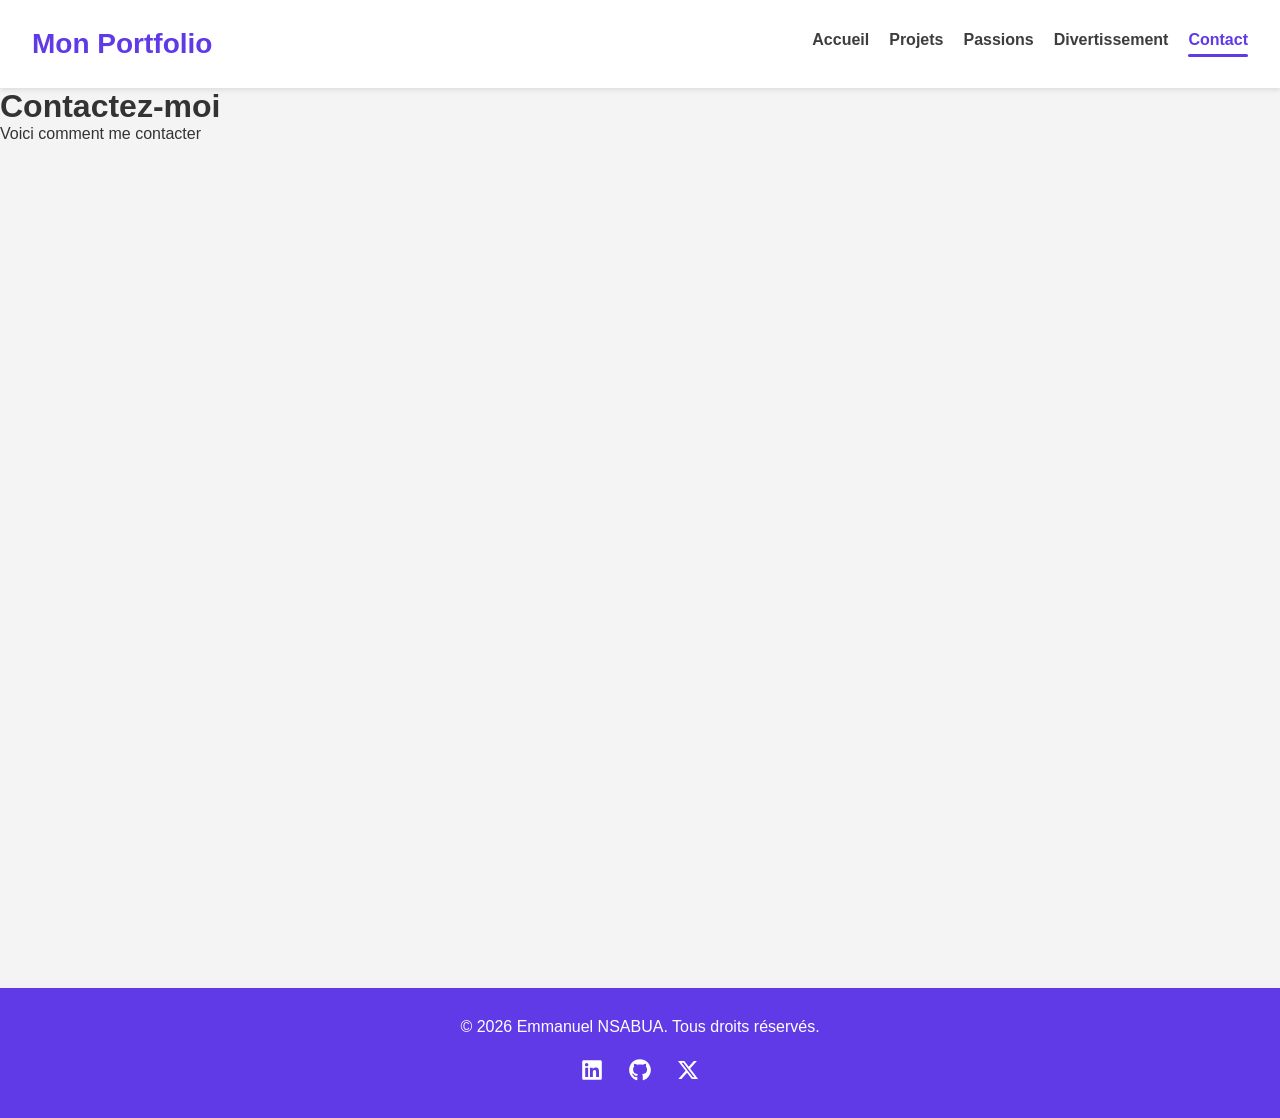
==== contact.html @ 37d7e848 "Ajout des autres pages" ====
<!DOCTYPE html>
<html lang="en">
<head>
    <meta charset="UTF-8">
    <meta name="viewport" content="width=device-width, initial-scale=1.0">
    <title>Mon portfolio</title>
    <link rel="stylesheet" href="style.css">
</head>
<body class="">
    <header class="navbar">
        <h2 class="text-purple-600 capitalize"><a href="index.html">Mon portfolio</a></h2>
        <nav class="nav-links">
            <ul>
                <li><a href="index.html">Accueil</a></li>
                <li><a href="projets.html">Projets</a></li>
                <li><a href="passions.html">Passions</a></li>
                <li><a href="divertissement.html">Divertissement</a></li>
                <li><a href="contact.html" class="active">Contact</a></li>
            </ul>
        </nav>
    </header>
    <main>
        <h1>Contactez-moi</h1>
        <p>Voici comment me contacter</p>
    </main>
    <footer>
        <p>&copy; 2026 Emmanuel NSABUA. Tous droits réservés.</p>
        <div>
            <a href="#" style="color: #fff">
                <svg xmlns="http://www.w3.org/2000/svg" viewBox="0 0 640 640" width="28" fill="currentColor"><!--!Font Awesome Free v7.2.0 by @fontawesome - https://fontawesome.com License - https://fontawesome.com/license/free Copyright 2026 Fonticons, Inc.--><path d="M512 96L127.9 96C110.3 96 96 110.5 96 128.3L96 511.7C96 529.5 110.3 544 127.9 544L512 544C529.6 544 544 529.5 544 511.7L544 128.3C544 110.5 529.6 96 512 96zM231.4 480L165 480L165 266.2L231.5 266.2L231.5 480L231.4 480zM198.2 160C219.5 160 236.7 177.2 236.7 198.5C236.7 219.8 219.5 237 198.2 237C176.9 237 159.7 219.8 159.7 198.5C159.7 177.2 176.9 160 198.2 160zM480.3 480L413.9 480L413.9 376C413.9 351.2 413.4 319.3 379.4 319.3C344.8 319.3 339.5 346.3 339.5 374.2L339.5 480L273.1 480L273.1 266.2L336.8 266.2L336.8 295.4L337.7 295.4C346.6 278.6 368.3 260.9 400.6 260.9C467.8 260.9 480.3 305.2 480.3 362.8L480.3 480z"/></svg>
            </a>
            <a href="#" style="color: #fff">
                <svg xmlns="http://www.w3.org/2000/svg" viewBox="0 0 640 640" width="28" fill="currentColor"><!--!Font Awesome Free v7.2.0 by @fontawesome - https://fontawesome.com License - https://fontawesome.com/license/free Copyright 2026 Fonticons, Inc.--><path d="M237.9 461.4C237.9 463.4 235.6 465 232.7 465C229.4 465.3 227.1 463.7 227.1 461.4C227.1 459.4 229.4 457.8 232.3 457.8C235.3 457.5 237.9 459.1 237.9 461.4zM206.8 456.9C206.1 458.9 208.1 461.2 211.1 461.8C213.7 462.8 216.7 461.8 217.3 459.8C217.9 457.8 216 455.5 213 454.6C210.4 453.9 207.5 454.9 206.8 456.9zM251 455.2C248.1 455.9 246.1 457.8 246.4 460.1C246.7 462.1 249.3 463.4 252.3 462.7C255.2 462 257.2 460.1 256.9 458.1C256.6 456.2 253.9 454.9 251 455.2zM316.8 72C178.1 72 72 177.3 72 316C72 426.9 141.8 521.8 241.5 555.2C254.3 557.5 258.8 549.6 258.8 543.1C258.8 536.9 258.5 502.7 258.5 481.7C258.5 481.7 188.5 496.7 173.8 451.9C173.8 451.9 162.4 422.8 146 415.3C146 415.3 123.1 399.6 147.6 399.9C147.6 399.9 172.5 401.9 186.2 425.7C208.1 464.3 244.8 453.2 259.1 446.6C261.4 430.6 267.9 419.5 275.1 412.9C219.2 406.7 162.8 398.6 162.8 302.4C162.8 274.9 170.4 261.1 186.4 243.5C183.8 237 175.3 210.2 189 175.6C209.9 169.1 258 202.6 258 202.6C278 197 299.5 194.1 320.8 194.1C342.1 194.1 363.6 197 383.6 202.6C383.6 202.6 431.7 169 452.6 175.6C466.3 210.3 457.8 237 455.2 243.5C471.2 261.2 481 275 481 302.4C481 398.9 422.1 406.6 366.2 412.9C375.4 420.8 383.2 435.8 383.2 459.3C383.2 493 382.9 534.7 382.9 542.9C382.9 549.4 387.5 557.3 400.2 555C500.2 521.8 568 426.9 568 316C568 177.3 455.5 72 316.8 72zM169.2 416.9C167.9 417.9 168.2 420.2 169.9 422.1C171.5 423.7 173.8 424.4 175.1 423.1C176.4 422.1 176.1 419.8 174.4 417.9C172.8 416.3 170.5 415.6 169.2 416.9zM158.4 408.8C157.7 410.1 158.7 411.7 160.7 412.7C162.3 413.7 164.3 413.4 165 412C165.7 410.7 164.7 409.1 162.7 408.1C160.7 407.5 159.1 407.8 158.4 408.8zM190.8 444.4C189.2 445.7 189.8 448.7 192.1 450.6C194.4 452.9 197.3 453.2 198.6 451.6C199.9 450.3 199.3 447.3 197.3 445.4C195.1 443.1 192.1 442.8 190.8 444.4zM179.4 429.7C177.8 430.7 177.8 433.3 179.4 435.6C181 437.9 183.7 438.9 185 437.9C186.6 436.6 186.6 434 185 431.7C183.6 429.4 181 428.4 179.4 429.7z"/></svg>
            </a>
            <a href="#" style="color: #fff">
                <svg xmlns="http://www.w3.org/2000/svg" viewBox="0 0 640 640" width="28" fill="currentColor"><!--!Font Awesome Free v7.2.0 by @fontawesome - https://fontawesome.com License - https://fontawesome.com/license/free Copyright 2026 Fonticons, Inc.--><path d="M453.2 112L523.8 112L369.6 288.2L551 528L409 528L297.7 382.6L170.5 528L99.8 528L264.7 339.5L90.8 112L236.4 112L336.9 244.9L453.2 112zM428.4 485.8L467.5 485.8L215.1 152L173.1 152L428.4 485.8z"/></svg>
            </a>
        </div>
    </footer>
</body>
</html>
---- style.css ----
* {
    margin: 0;
    padding: 0;
    box-sizing: border-box;
    transition: all 0.3s ease;
}

body {
    font-family: 'Arial', sans-serif;
    background-color: #f4f4f4;
    color: #333;
}

a {
    text-decoration: none;
}

.navbar {
    color: #603ae7;
    padding: 28px 32px;
    display: flex;
    justify-content: space-between;
    align-items: center;
    background-color: #fff;
    box-shadow: 0 2px 5px rgba(0, 0, 0, 0.1);
    position: relative;
    z-index: 1;
}

.navbar h2 a {
    text-decoration: none;
    color: #603ae7;
    text-transform: capitalize;
    font-size: 28px;
    font-weight: bold;
}

.nav-links ul {
    list-style: none;
    display: flex;
    gap: 20px;
}

.nav-links ul li a {
    text-decoration: none;
    font-weight: bold;
    color: #3d3d3d;
}

.nav-links ul li .active {
    color: #603ae7;
}


.nav-links ul li a::after {
    content: "";
    display: block;
    width: 0;
    height: 3px;
    margin-top: 5px;
    border-radius: 2px;
    background-color: #603ae7;
    transition: width 0.3s ease;
    margin-left: auto;
    margin-right: auto;
}

.nav-links ul li .active::after {
    width: 100%;
}

.nav-links ul li a:hover {
    color: #603ae7
}

.nav-links ul li a:hover::after {
    width: 100%;
}

main {
    min-height: 100vh;
}

.container {
    width: 1200px;
    margin: 0 auto;

}

.hero {
    display: flex;
    justify-content: space-around;
    align-items: center;
    gap: 40px;
    padding: 100px;
    height: 100vh;
}

.hero .col-left {
    flex: 1;
    display: flex;
    flex-direction: column;
    justify-content: center;
    align-items: center;
    gap: 20px;
}

.hero .col-left h1 {
    font-size: 48px;
    font-weight: bold;
    color: #603ae7;
}

.hero .col-left p {
    font-size: 18px;
    color: #696969;
    line-height: 1.5;
}

.hero .col-left .btn {
    background-color: #603ae7;
    font-size: 14px;
    font-weight: bold;
    text-transform: uppercase;
    color: #fff;
    border: none;
    padding: 16px 30px;
    border-radius: 50px;
    cursor: pointer;
    transition: background-color 0.3s ease;
}

.hero .col-left .btn:hover {
    background-color: #4d28b2;
}

.hero .col-right {
    width: 18rem;
    height: 18rem;
    border-radius: 100%;
    overflow: hidden;
    border: 4px solid #603ae7;
}

.hero .col-right img {
    width: 100%;
    height: 100%;
    object-fit: cover;
}

.about {
    text-align: center;
    display: flex;
    flex-direction: column;
    gap: 40px;
}

.about div {
    display: flex;
    flex-direction: column;
    gap: 20px;
    padding: 0 13.5rem 0 13.5rem;
    margin-bottom: 12rem;
}

.about div p {
    font-size: 18px;
    color: #696969;
    line-height: 1.5;
}

.title {
    font-size: 32px;
    font-weight: bold;
    color: #603ae7;
}

.title::after {
    content: "";
    display: block;
    width: 80px;
    height: 3px;
    margin: 30px auto;
    border-radius: 2px;
    background-color: #603ae7;
}

.skills {
    text-align: center;
    display: flex;
    flex-direction: column;
    gap: 40px;
    padding: 0 50px 0 50px;
}

.skills table {
    width: 100%;
    border-collapse: separate;
    border-spacing: 0;
    border-radius: 10px;
    overflow: hidden;
    margin-top: 20px;
    margin-bottom: 100px;
    box-shadow: 0 6px 15px rgba(0, 0, 0, 0.1);
    background-color: #fff;
}

.skills thead th {
    background-color: #603ae7;
    color: #fff;
    text-transform: uppercase;
    font-size: 13px;
    letter-spacing: 0.5px;
    padding: 18px 25px;
    text-align: left;
}

.skills tbody td {
    padding: 18px 25px;
    border-bottom: 1px solid #f0f0f0;
    text-align: left;
    font-size: 13px;
    color: #444;
}

footer {
    background-color: #603ae7;
    color: #fff;
    text-align: center;
    padding: 30px 0px;
    display: flex;
    flex-direction: column;
    gap: 20px;
}

footer div {
    display: flex;
    justify-content: center;
    align-items: center;
    gap: 20px;
}
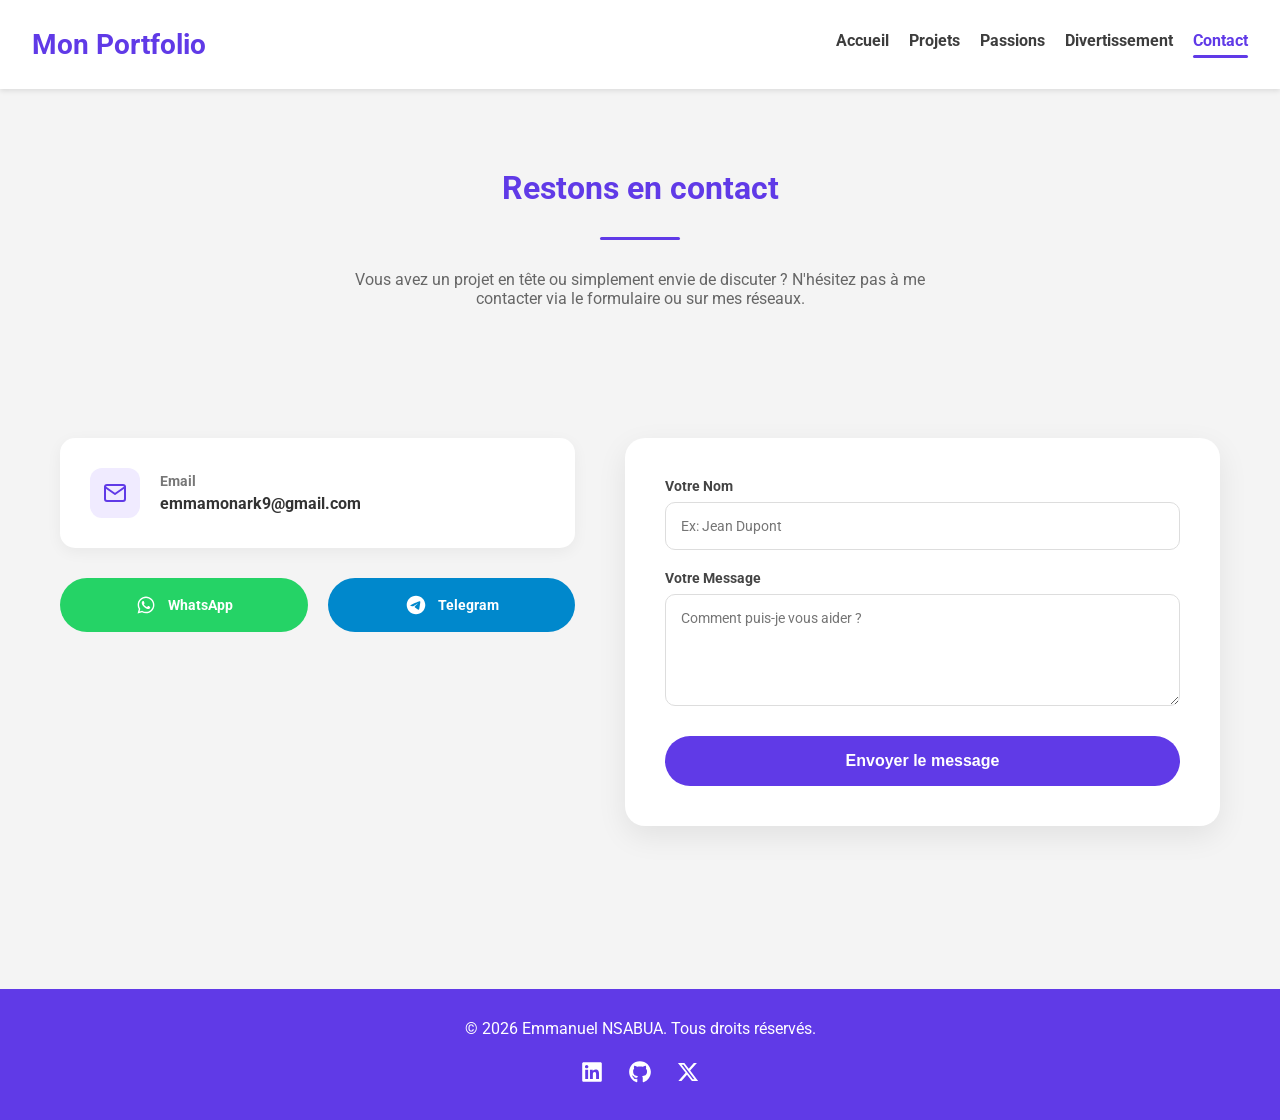
==== commit c171bba7: "Conception des pages 'projets' et 'contact'" ====
--- a/contact.html
+++ b/contact.html
@@ -3,10 +3,13 @@
 <head>
     <meta charset="UTF-8">
     <meta name="viewport" content="width=device-width, initial-scale=1.0">
-    <title>Mon portfolio</title>
+    <title>Contact - Mon portfolio</title>
     <link rel="stylesheet" href="style.css">
+    <link rel="preconnect" href="https://fonts.googleapis.com">
+    <link rel="preconnect" href="https://fonts.gstatic.com" crossorigin>
+    <link href="https://fonts.googleapis.com/css2?family=Roboto:ital,wght@0,100..900;1,100..900&display=swap" rel="stylesheet">
 </head>
-<body class="">
+<body>
     <header class="navbar">
         <h2 class="text-purple-600 capitalize"><a href="index.html">Mon portfolio</a></h2>
         <nav class="nav-links">
@@ -19,10 +22,55 @@
             </ul>
         </nav>
     </header>
+
     <main>
-        <h1>Contactez-moi</h1>
-        <p>Voici comment me contacter</p>
+        <section class="container" style="text-align: center; padding-top: 80px;">
+            <h2 class="title">Restons en contact</h2>
+            <p style="color: #666; max-width: 600px; margin: 0 auto 50px auto;">Vous avez un projet en tête ou simplement envie de discuter ? N'hésitez pas à me contacter via le formulaire ou sur mes réseaux.</p>
+        </section>
+
+        <section class="contact-container">
+            <!-- Informations de contact -->
+            <div class="contact-info">
+                <div class="info-card">
+                    <div class="icon">
+                        <svg xmlns="http://www.w3.org/2000/svg" width="24" height="24" viewBox="0 0 24 24" fill="none" stroke="currentColor" stroke-width="2" stroke-linecap="round" stroke-linejoin="round" class="feather feather-mail"><path d="M4 4h16c1.1 0 2 .9 2 2v12c0 1.1-.9 2-2 2H4c-1.1 0-2-.9-2-2V6c0-1.1.9-2 2-2z"></path><polyline points="22,6 12,13 2,6"></polyline></svg>
+                    </div>
+                    <div class="text">
+                        <h4>Email</h4>
+                        <p>emmamonark9@gmail.com</p>
+                    </div>
+                </div>
+
+                <div class="contact-buttons">
+                    <a href="https://wa.me/243000000000" class="btn-contact btn-whatsapp" target="_blank">
+                        <svg xmlns="http://www.w3.org/2000/svg" viewBox="0 0 640 640" width="24" fill="currentColor"><!--!Font Awesome Free v7.2.0 by @fontawesome - https://fontawesome.com License - https://fontawesome.com/license/free Copyright 2026 Fonticons, Inc.--><path d="M476.9 161.1C435 119.1 379.2 96 319.9 96C197.5 96 97.9 195.6 97.9 318C97.9 357.1 108.1 395.3 127.5 429L96 544L213.7 513.1C246.1 530.8 282.6 540.1 319.8 540.1L319.9 540.1C442.2 540.1 544 440.5 544 318.1C544 258.8 518.8 203.1 476.9 161.1zM319.9 502.7C286.7 502.7 254.2 493.8 225.9 477L219.2 473L149.4 491.3L168 423.2L163.6 416.2C145.1 386.8 135.4 352.9 135.4 318C135.4 216.3 218.2 133.5 320 133.5C369.3 133.5 415.6 152.7 450.4 187.6C485.2 222.5 506.6 268.8 506.5 318.1C506.5 419.9 421.6 502.7 319.9 502.7zM421.1 364.5C415.6 361.7 388.3 348.3 383.2 346.5C378.1 344.6 374.4 343.7 370.7 349.3C367 354.9 356.4 367.3 353.1 371.1C349.9 374.8 346.6 375.3 341.1 372.5C308.5 356.2 287.1 343.4 265.6 306.5C259.9 296.7 271.3 297.4 281.9 276.2C283.7 272.5 282.8 269.3 281.4 266.5C280 263.7 268.9 236.4 264.3 225.3C259.8 214.5 255.2 216 251.8 215.8C248.6 215.6 244.9 215.6 241.2 215.6C237.5 215.6 231.5 217 226.4 222.5C221.3 228.1 207 241.5 207 268.8C207 296.1 226.9 322.5 229.6 326.2C232.4 329.9 268.7 385.9 324.4 410C359.6 425.2 373.4 426.5 391 423.9C401.7 422.3 423.8 410.5 428.4 397.5C433 384.5 433 373.4 431.6 371.1C430.3 368.6 426.6 367.2 421.1 364.5z"/></svg>
+                        WhatsApp
+                    </a>
+                    <a href="https://t.me/mario_portfolio" class="btn-contact btn-telegram" target="_blank">
+                        <svg xmlns="http://www.w3.org/2000/svg" viewBox="0 0 640 640" width="24" fill="currentColor"><!--!Font Awesome Free v7.2.0 by @fontawesome - https://fontawesome.com License - https://fontawesome.com/license/free Copyright 2026 Fonticons, Inc.--><path d="M320 72C183 72 72 183 72 320C72 457 183 568 320 568C457 568 568 457 568 320C568 183 457 72 320 72zM435 240.7C431.3 279.9 415.1 375.1 406.9 419C403.4 437.6 396.6 443.8 390 444.4C375.6 445.7 364.7 434.9 350.7 425.7C328.9 411.4 316.5 402.5 295.4 388.5C270.9 372.4 286.8 363.5 300.7 349C304.4 345.2 367.8 287.5 369 282.3C369.2 281.6 369.3 279.2 367.8 277.9C366.3 276.6 364.2 277.1 362.7 277.4C360.5 277.9 325.6 300.9 258.1 346.5C248.2 353.3 239.2 356.6 231.2 356.4C222.3 356.2 205.3 351.4 192.6 347.3C177.1 342.3 164.7 339.6 165.8 331C166.4 326.5 172.5 322 184.2 317.3C256.5 285.8 304.7 265 328.8 255C397.7 226.4 412 221.4 421.3 221.2C423.4 221.2 427.9 221.7 430.9 224.1C432.9 225.8 434.1 228.2 434.4 230.8C434.9 234 435 237.3 434.8 240.6z"/></svg>
+                        Telegram
+                    </a>
+                </div>
+            </div>
+
+            <!-- Formulaire de contact -->
+            <div class="contact-form-container">
+                <form class="contact-form">
+                    <div class="form-group">
+                        <label for="name">Votre Nom</label>
+                        <input type="text" id="name" placeholder="Ex: Jean Dupont" required>
+                    </div>
+                    <div class="form-group">
+                        <label for="message">Votre Message</label>
+                        <textarea id="message" rows="5" placeholder="Comment puis-je vous aider ?" required></textarea>
+                    </div>
+                    <button type="submit" class="btn-submit">Envoyer le message</button>
+                </form>
+            </div>
+        </section>
     </main>
+
     <footer>
         <p>&copy; 2026 Emmanuel NSABUA. Tous droits réservés.</p>
         <div>
@@ -38,4 +86,4 @@
         </div>
     </footer>
 </body>
-</html>+</html>
--- a/style.css
+++ b/style.css
@@ -1,3 +1,5 @@
+@import url('https://fonts.googleapis.com/css2?family=Roboto:ital,wght@0,100..900;1,100..900&display=swap');
+
 * {
     margin: 0;
     padding: 0;
@@ -6,7 +8,7 @@
 }
 
 body {
-    font-family: 'Arial', sans-serif;
+    font-family: "Roboto", sans-serif;
     background-color: #f4f4f4;
     color: #333;
 }
@@ -223,6 +225,251 @@
     color: #444;
 }
 
+.featured {
+    text-align: center;
+    padding: 80px 0;
+}
+
+.featured section {
+    display: grid;
+    grid-template-columns: repeat(auto-fit, minmax(320px, 1fr));
+    gap: 30px;
+    margin-top: 50px;
+    padding: 0 20px;
+}
+
+.project-card {
+    background-color: #fff;
+    border-radius: 12px;
+    overflow: hidden;
+    box-shadow: 0 4px 12px rgba(0, 0, 0, 0.08);
+    display: flex;
+    flex-direction: column;
+    text-align: left;
+    height: 100%;
+}
+
+.project-card figure {
+    width: 100%;
+    height: 180px;
+    overflow: hidden;
+    border-bottom: 3px solid #603ae7; /* Ligne violette sous l'image */
+}
+
+.project-card figure img {
+    width: 100%;
+    height: 100%;
+    object-fit: cover;
+}
+
+.project-card .content {
+    padding: 20px;
+    flex-grow: 1;
+}
+
+.project-card h3 {
+    font-size: 18px;
+    margin-bottom: 15px;
+    color: #603ae7; /* Titre en violet */
+    font-weight: bold;
+}
+
+.project-card p {
+    font-size: 14px;
+    color: #777;
+    line-height: 1.5;
+    margin-bottom: 20px;
+}
+
+.project-card .tags {
+    display: flex;
+    gap: 8px;
+    flex-wrap: wrap;
+}
+
+.project-card .tags span {
+    background-color: #f5f5f5; /* Fond gris très clair */
+    color: #603ae7; /* Texte violet */
+    padding: 4px 12px;
+    border-radius: 20px;
+    font-size: 11px;
+    font-weight: bold;
+}
+
+.project-card .links {
+    display: flex;
+    justify-content: space-between; /* Code à gauche, Démo à droite */
+    align-items: center;
+    padding: 15px 20px;
+    border-top: 1px solid #eee; /* Ligne de séparation du footer */
+}
+
+.project-card .links a {
+    display: flex;
+    align-items: center;
+    gap: 6px;
+    font-size: 13px;
+    font-weight: bold;
+    color: #333; /* Texte plus sombre pour les liens */
+    transition: opacity 0.3s ease;
+}
+
+.project-card .links a:hover {
+    opacity: 0.7;
+    color: #603ae7;
+}
+
+.project-card .links a svg {
+    width: 16px;
+    height: 16px;
+}
+
+/* Contact Page Styles */
+.contact-container {
+    display: flex;
+    justify-content: center;
+    align-items: flex-start;
+    gap: 50px;
+    padding: 80px 20px;
+    max-width: 1200px;
+    margin: 0 auto;
+}
+
+.contact-info {
+    flex: 1;
+    display: flex;
+    flex-direction: column;
+    gap: 30px;
+}
+
+.contact-info .info-card {
+    background-color: #fff;
+    padding: 30px;
+    border-radius: 15px;
+    box-shadow: 0 4px 15px rgba(0, 0, 0, 0.05);
+    display: flex;
+    align-items: center;
+    gap: 20px;
+}
+
+.contact-info .info-card .icon {
+    background-color: #f0ebff;
+    color: #603ae7;
+    width: 50px;
+    height: 50px;
+    border-radius: 12px;
+    display: flex;
+    align-items: center;
+    justify-content: center;
+}
+
+.contact-info .info-card .text h4 {
+    font-size: 14px;
+    color: #777;
+    margin-bottom: 5px;
+}
+
+.contact-info .info-card .text p {
+    font-size: 16px;
+    font-weight: bold;
+    color: #333;
+}
+
+.contact-buttons {
+    display: flex;
+    gap: 20px;
+}
+
+.btn-contact {
+    flex: 1;
+    padding: 15px;
+    border-radius: 50px;
+    display: flex;
+    align-items: center;
+    justify-content: center;
+    gap: 10px;
+    font-weight: bold;
+    font-size: 14px;
+    transition: all 0.3s ease;
+    color: #fff;
+}
+
+.btn-whatsapp { background-color: #25d366; }
+.btn-telegram { background-color: #0088cc; }
+
+.btn-contact:hover {
+    transform: translateY(-3px);
+    box-shadow: 0 5px 15px rgba(0,0,0,0.1);
+}
+
+.contact-form-container {
+    flex: 1;
+    background-color: #fff;
+    padding: 40px;
+    border-radius: 20px;
+    box-shadow: 0 10px 30px rgba(0, 0, 0, 0.08);
+}
+
+.contact-form {
+    display: flex;
+    flex-direction: column;
+    gap: 20px;
+}
+
+.form-group {
+    display: flex;
+    flex-direction: column;
+    gap: 8px;
+}
+
+.form-group label {
+    font-size: 14px;
+    font-weight: bold;
+    color: #444;
+}
+
+.form-group input, 
+.form-group textarea {
+    padding: 15px;
+    border: 1px solid #ddd;
+    border-radius: 10px;
+    font-family: inherit;
+    font-size: 14px;
+    transition: border-color 0.3s ease;
+}
+
+.form-group input:focus, 
+.form-group textarea:focus {
+    outline: none;
+    border-color: #603ae7;
+}
+
+.btn-submit {
+    background-color: #603ae7;
+    color: #fff;
+    padding: 16px;
+    border: none;
+    border-radius: 50px;
+    font-weight: bold;
+    font-size: 16px;
+    cursor: pointer;
+    transition: background-color 0.3s ease;
+    margin-top: 10px;
+}
+
+.btn-submit:hover {
+    background-color: #4d28b2;
+}
+
+@media (max-width: 900px) {
+    .contact-container {
+        flex-direction: column;
+        padding: 40px 20px;
+    }
+}
+
+
+
 footer {
     background-color: #603ae7;
     color: #fff;
